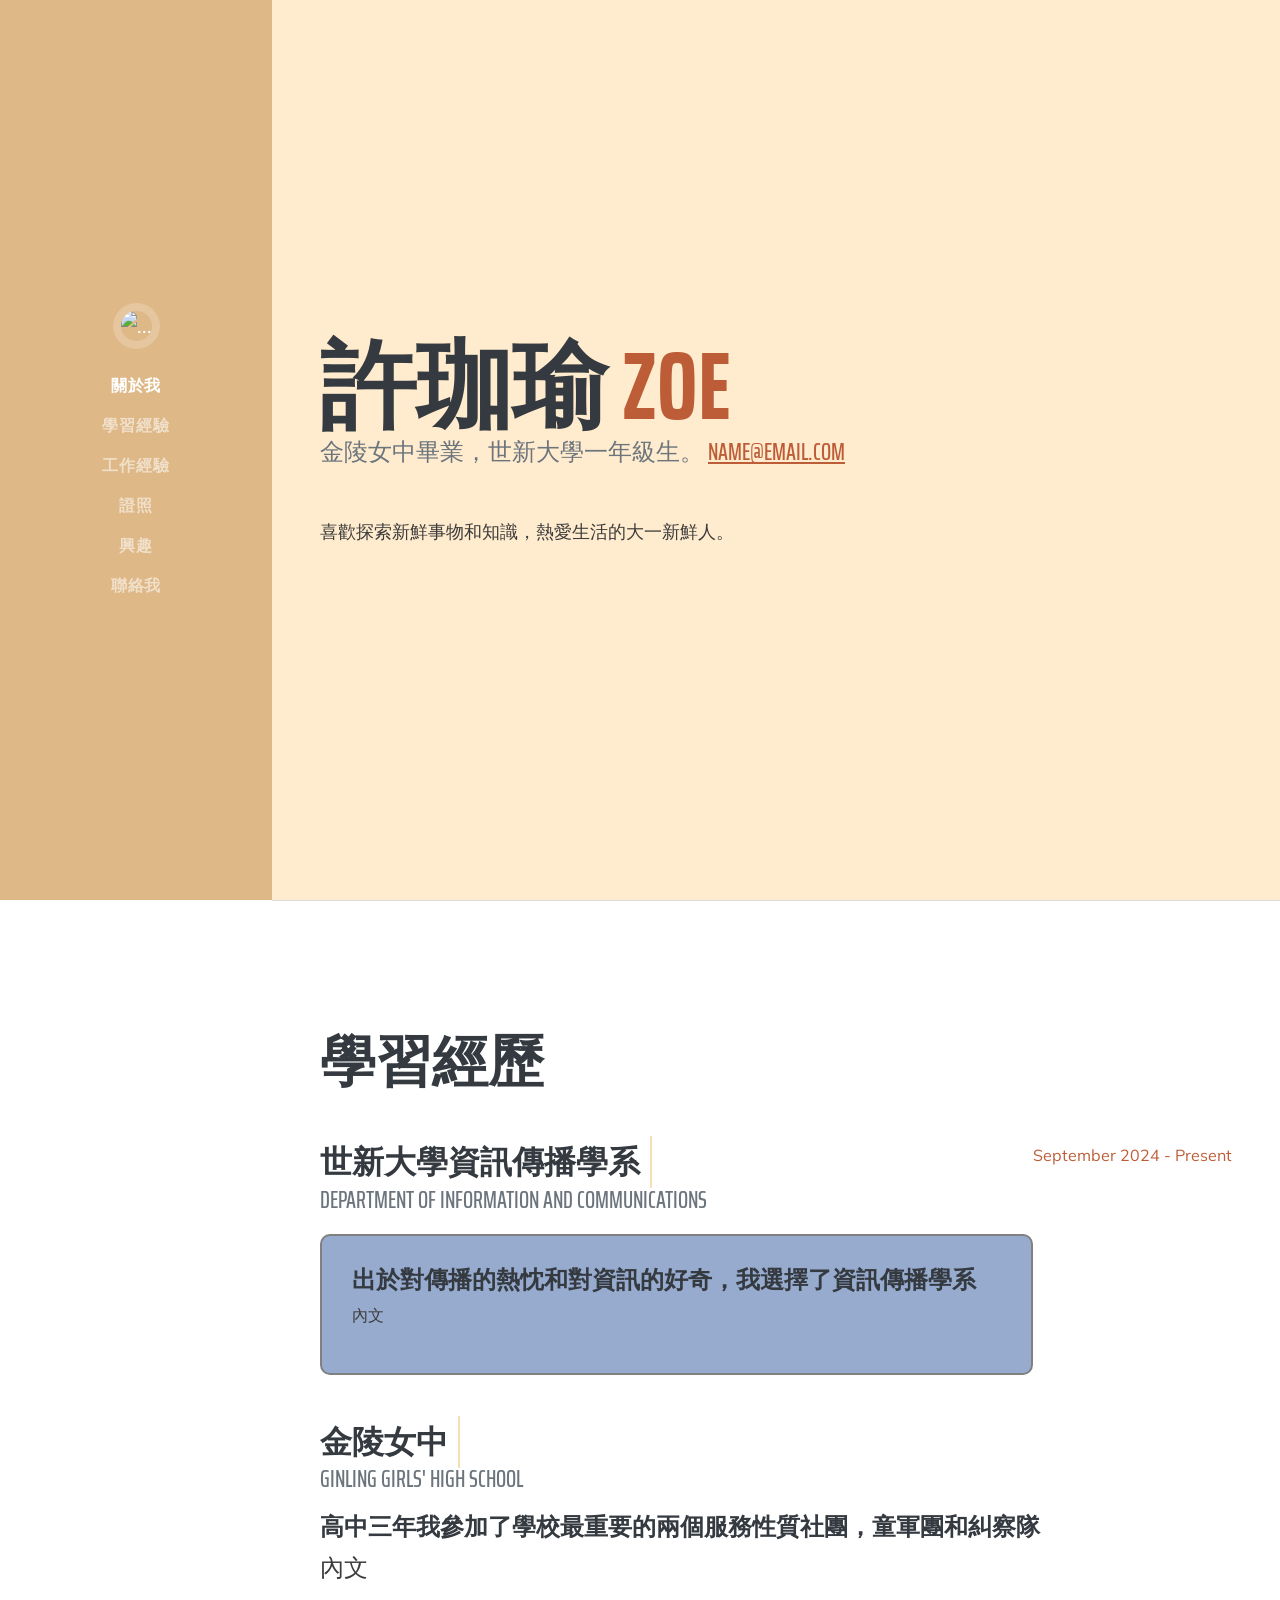
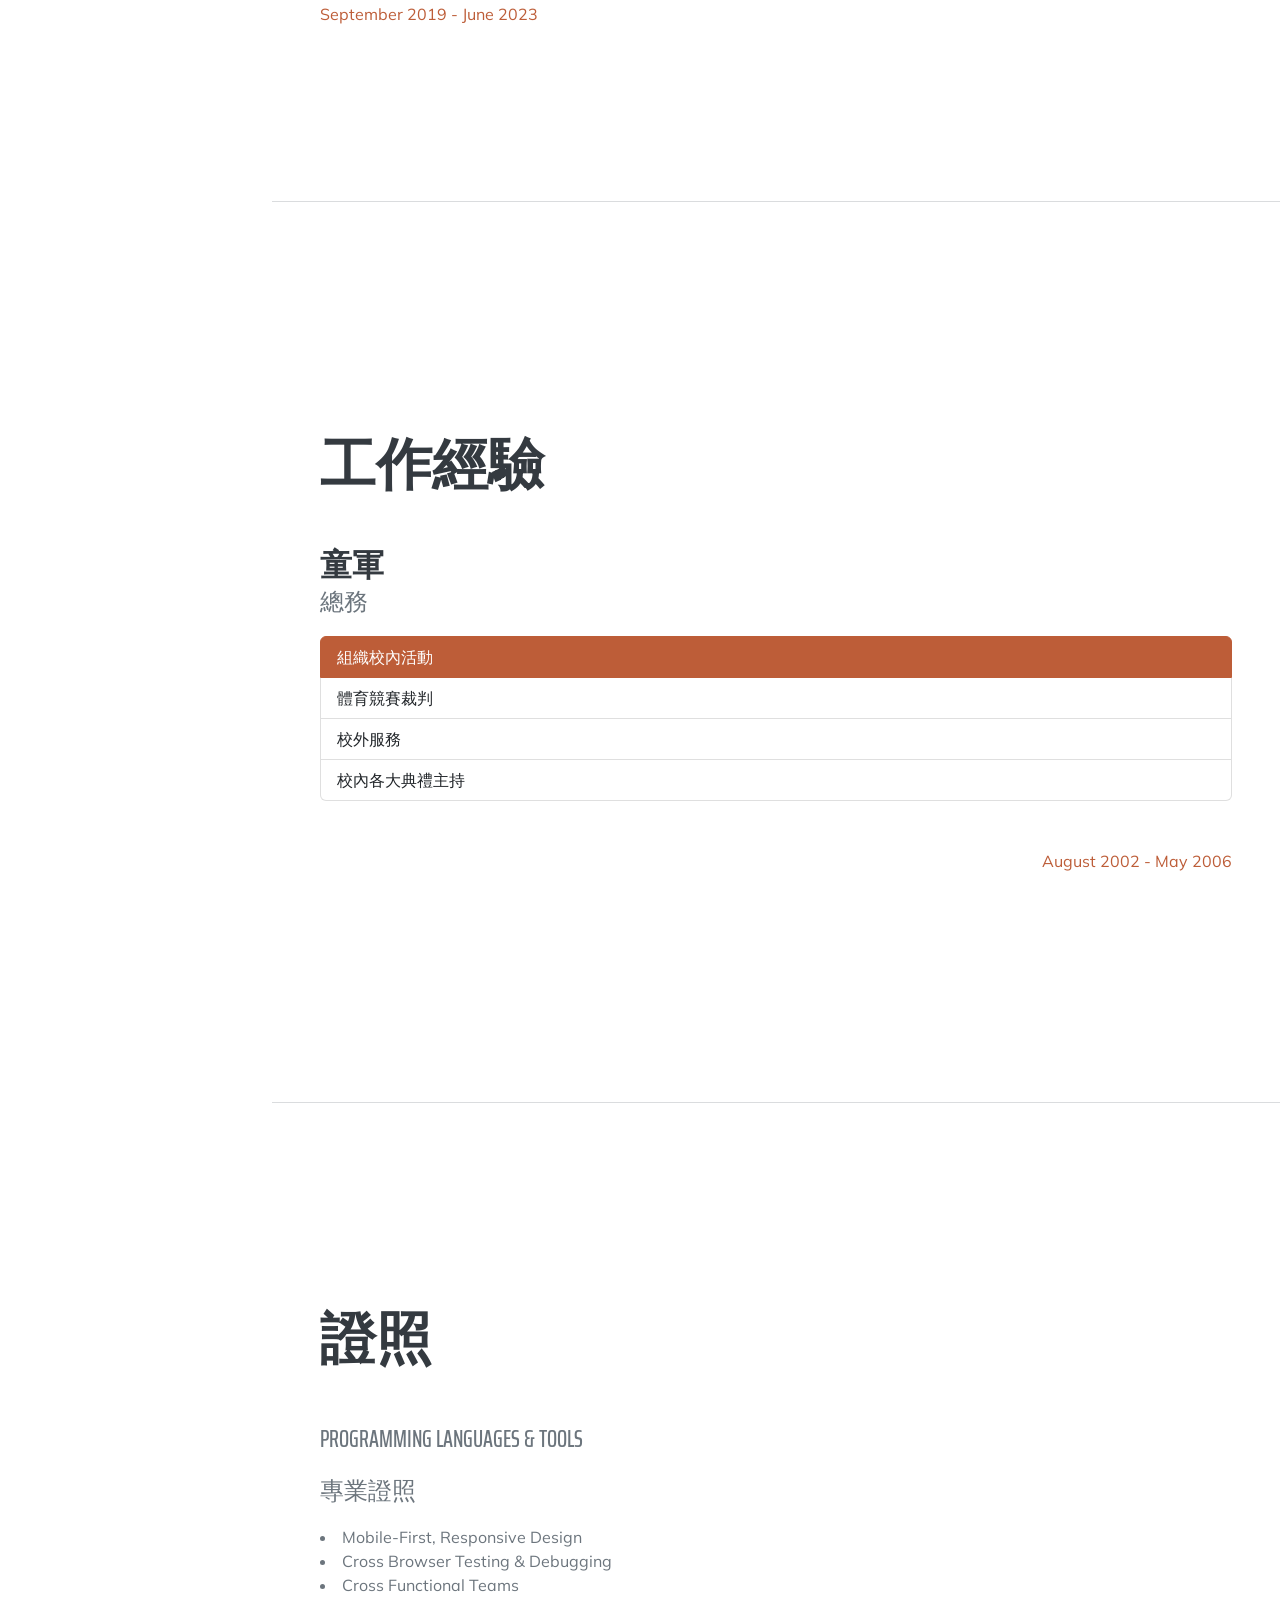
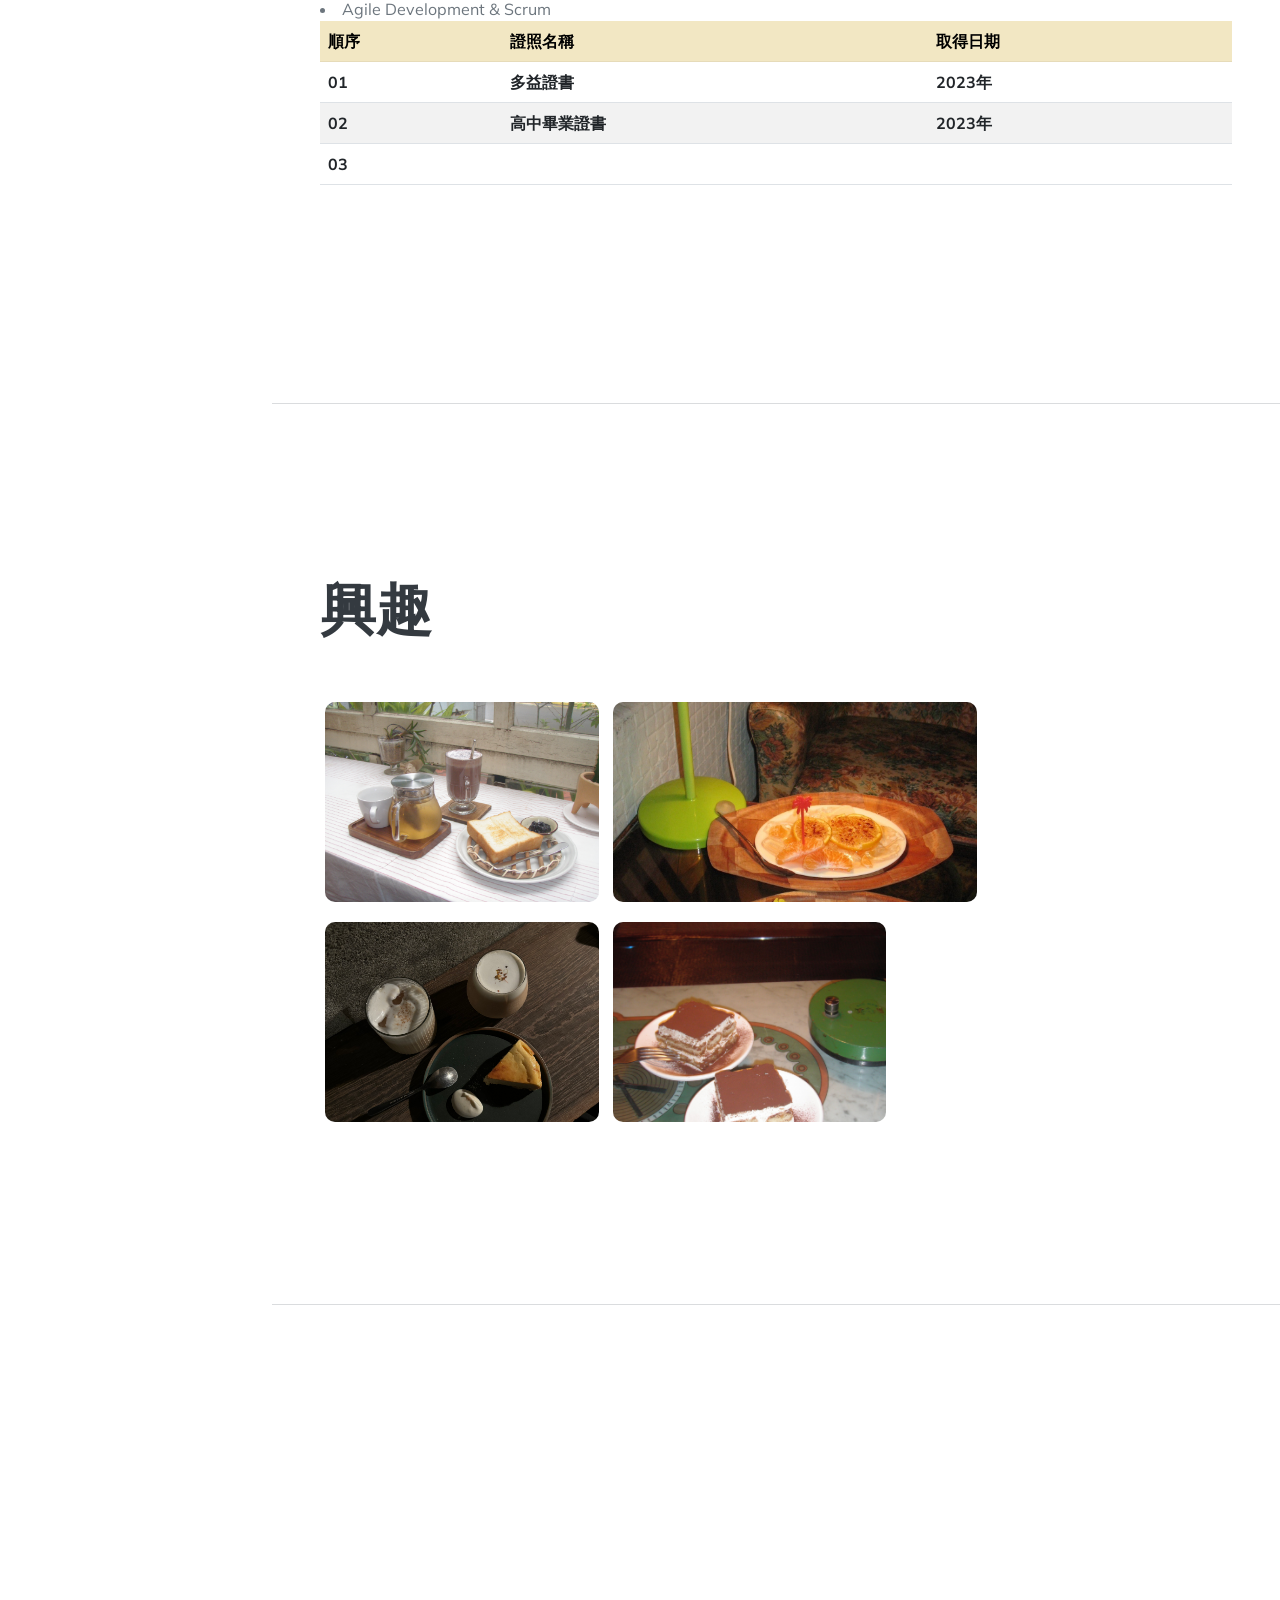
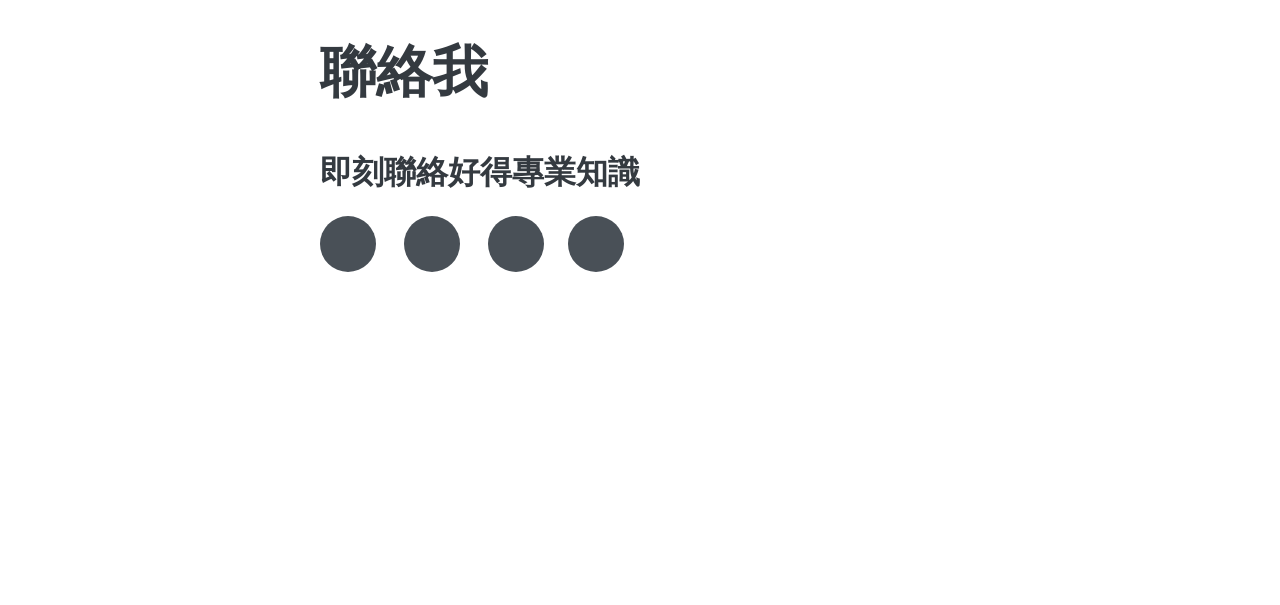
==== index.html @ a90736b8 "000" ====
<!DOCTYPE html>
<html lang="en">
    <head>
        <meta charset="utf-8" />
        <meta name="viewport" content="width=device-width, initial-scale=1, shrink-to-fit=no" />
        <meta name="description" content="這是許珈瑜的第一個個人網站" />
        <meta name="author" content="許珈瑜" />
        <title>許珈瑜的個人網站</title>
        <link rel="icon" type="image/x-icon" href="assets/img/favicon.ico" />
        <!-- Font Awesome icons (free version)-->
        <script src="https://use.fontawesome.com/releases/v6.3.0/js/all.js" crossorigin="anonymous"></script>
        <!-- Google fonts-->
        <link href="https://fonts.googleapis.com/css?family=Saira+Extra+Condensed:500,700" rel="stylesheet" type="text/css" />
        <link href="https://fonts.googleapis.com/css?family=Muli:400,400i,800,800i" rel="stylesheet" type="text/css" />
        <!-- Core theme CSS (includes Bootstrap)-->
        <link href="css/styles.css" rel="stylesheet" />
        <link href="css/mystyles.css" rel="stylesheet" />
    </head>
    <body id="page-top">
        <!-- Navigation-->
        <nav class="navbar navbar-expand-lg navbar-dark bg-primary fixed-top" id="sideNav">
            <a class="navbar-brand js-scroll-trigger" href="#page-top">
                <span class="d-block d-lg-none">許珈瑜的個人網站</span>
                <span class="d-none d-lg-block"><img class="img-fluid img-profile rounded-circle mx-auto mb-2" src="assets/img/profile.jpg" alt="..." /></span>
            </a>
            <button class="navbar-toggler" type="button" data-bs-toggle="collapse" data-bs-target="#navbarResponsive" aria-controls="navbarResponsive" aria-expanded="false" aria-label="Toggle navigation"><span class="navbar-toggler-icon"></span></button>
            <div class="collapse navbar-collapse" id="navbarResponsive">
                <ul class="navbar-nav">
                    <li class="nav-item"><a class="nav-link js-scroll-trigger" href="#about">關於我</a></li>
                    <li class="nav-item"><a class="nav-link js-scroll-trigger" href="#school">學習經驗</a></li>
                    <li class="nav-item"><a class="nav-link js-scroll-trigger" href="#work">工作經驗</a></li>
                    <li class="nav-item"><a class="nav-link js-scroll-trigger" href="#certificate">證照</a></li>
                    <li class="nav-item"><a class="nav-link js-scroll-trigger" href="#fav">興趣</a></li>
                    <li class="nav-item"><a class="nav-link js-scroll-trigger" href="#content">聯絡我</a></li>
                </ul>
            </div>
        </nav>
        <!-- Page Content-->
        <div class="container-fluid p-0">
            <!-- About-->
            <section class="resume-section" id="about">
                <div class="resume-section-content">
                    <h1 class="mb-0">
                        許珈瑜
                        <span class="text-primary">Zoe</span>
                    </h1>
                    <div class="subheading mb-5">
                        金陵女中畢業，世新大學一年級生。
                        <a href="mailto:name@email.com">name@email.com</a>
                    </div>
                    <p class="lead mb-3">喜歡探索新鮮事物和知識，熱愛生活的大一新鮮人。</p>
                </div>
            </section>
            <hr class="m-0" />
            <!-- Experience-->
            <section class="resume-section" id="school">
                <div class="resume-section-content">
                    <h2 class="mb-5">學習經歷</h2>
                    <div class="d-flex flex-column flex-md-row justify-content-between mb-5">
                        <div class="flex-grow-1">
                            <h3 class="mb-0">世新大學資訊傳播學系<a class="zoelink" href="https://www.shu.edu.tw/"><i class="fa-solid fa-link"></i></a></h3>
                            <div class="subheading mb-3">Department of Information and Communications</div>
                            <p></p>
                            <div class="zoedivgrey">
                                <h4>出於對傳播的熱忱和對資訊的好奇，我選擇了資訊傳播學系</h4>
                                <p>內文</p>
                            </div>
                        </div>
                        <div class="flex-shrink-0"><span class="text-primary">September 2024 - Present</span></div>
                    </div>
                    <div class="d-flex flex-column flex-md-row justify-content-between mb-5">
                        <div class="flex-grow-1">
                            <h3 class="mb-0">金陵女中 <a class="zoelink" href="https://www.glghs.ntpc.edu.tw/app/home.php"><i class="fa-solid fa-link"></i></a></h3>
                            <div class="subheading mb-3"> Ginling Girls' High School</divh>
                            <p></p>
                            <div class="zoelink">
                                <h4>高中三年我參加了學校最重要的兩個服務性質社團，童軍團和糾察隊</h4>
                                <p>內文</p>
                            </div>
                        </div>
                        <div class="flex-shrink-0"><span class="text-primary">September 2019 - June 2023</span></div>
                    </div>
                </div>
            </section>
            <hr class="m-0" />
            <!-- Education-->
            <section class="resume-section" id="work">
                <div class="resume-section-content">
                    <h2 class="mb-5">工作經驗</h2>
                    <div class="d-flex flex-column flex-md-row justify-content-between mb-5">
                        <div class="flex-grow-1">
                            <h3 class="mb-0">童軍</h3>
                            <div class="subheading mb-3">總務</div>
                            <ol class="list-group">
                                <li class="list-group-item active">組織校內活動</li>
                                <li class="list-group-item">體育競賽裁判</li>
                                <li class="list-group-item">校外服務</li>
                                <li class="list-group-item">校內各大典禮主持</li>
                            </ol>
                        </div>
                        <div class="flex-shrink-0"><span class="text-primary"></span></div>
                    </div>
                    <div class="d-flex flex-column flex-md-row justify-content-between">
                        <div class="flex-grow-1">
                            <h3 class="mb-0"></h3>
                            <div class="subheading mb-3"></div>
                            <p></p>
                        </div>
                        <div class="flex-shrink-0"><span class="text-primary">August 2002 - May 2006</span></div>
                    </div>
                </div>
            </section>
            <hr class="m-0" />
            <!-- Skills-->
            <section class="resume-section" id="certificate">
                <div class="resume-section-content">
                    <h2 class="mb-5">證照</h2>
                    <div class="subheading mb-3">Programming Languages & Tools</div>
                    <ul class="list-inline dev-icons"></ul>
                    <div class="subheading mb-3">專業證照</div>
                    <table class="table table-striped">
                        <tr class="table-warning">
                            <th>順序</th>
                            <th>證照名稱</th>
                            <th>取得日期</th>
                        </tr>
                        <tr>
                            <th>01</th>
                            <th>多益證書</th>
                            <th>2023年</th>
                        </tr>
                        <tr>
                            <th>02</th>
                            <th>高中畢業證書</th>
                            <th>2023年</th>
                        </tr>
                        <tr>
                            <th>03</th>
                            <th></th>
                            <th></th>
                        </tr>
                        <li>
                            <span class="fa-li"><i class="fas fa-check"></i></span>
                            Mobile-First, Responsive Design
                        </li>
                        <li>
                            <span class="fa-li"><i class="fas fa-check"></i></span>
                            Cross Browser Testing & Debugging
                        </li>
                        <li>
                            <span class="fa-li"><i class="fas fa-check"></i></span>
                            Cross Functional Teams
                        </li>
                        <li>
                            <span class="fa-li"><i class="fas fa-check"></i></span>
                            Agile Development & Scrum
                        </li>
                    </table>
                </div>
            </section>
            <hr class="m-0" />
            <!-- Interests-->
            <section class="resume-section" id="fav">
                <div class="resume-section-content">
                    <h2 class="mb-5">興趣</h2>
                    <img src="assets/photo/01.jpeg.jpeg" alt="assets/photo/01.jpeg.jpeg" width="30%" class="zoecrop">
                    <img src="assets/photo/02.jpeg.jpeg" alt="assets/photo/02.jpeg.jpeg" width="40%" class="zoecrop">
                    <img src="assets/photo/03.jpeg.jpeg" alt="assets/photo/03.jpeg.jpeg" width="30%" class="zoecrop">
                    <img src="assets/photo/0.4jpeg.jpeg" alt="assets/photo/0.4jpeg.jpeg" width="30%" class="zoecrop">
      
                </div>
            </section>
            <hr class="m-0" />
            <!-- Awards-->
            <section class="resume-section" id="content">
                <div class="resume-section-content">
                    <h2 class="mb-5">聯絡我</h2>
                    <h3>即刻聯絡好得專業知識</h3>
                    <!-- <ul class="fa-ul mb-0">
                        <li>
                            <span class="fa-li"><i class="fas fa-trophy text-warning"></i></span>
                            1
                            <sup>st</sup>
                            Place - University of Colorado Boulder - Adobe Creative Jam 2008 (UI Design Category)
                        </li>
                        <li>
                            <span class="fa-li"><i class="fas fa-trophy text-warning"></i></span>
                            2
                            <sup>nd</sup>
                            Place - University of Colorado Boulder - Emerging Tech Competition 2008
                        </li>
                        <li>
                            <span class="fa-li"><i class="fas fa-trophy text-warning"></i></span>
                            1
                            <sup>st</sup>
                            Place - James Buchanan High School - Hackathon 2006
                        </li>
                        <li>
                            <span class="fa-li"><i class="fas fa-trophy text-warning"></i></span>
                            3
                            <sup>rd</sup>
                            Place - James Buchanan High School - Hackathon 2005
                        </li>
                    </ul> -->
                    <div class="social-icons mt-4">
                        <a class="social-icon" href="https://www.instagtam.com/yuantiful?igsh=MThObzMxbjkzMnJ1OA==" target="_blank"><i class="fa-brands fa-instagram"></i></a>
                        <a class="social-icon" href="https://www.facebook.com/wadamadla"><i class="fab fa-facebook-f" target="_blank"></i></a>
                        <a class="social-icon" href="https://www.threads.net/@yuantiful"><i class="fa-solid fa-at" target="_blank"></i>
                        <a class="social-icon" href="idv941224@gmail.com"><i class="fa-solid fa-envelope"></i></a>
                    </div>
                </div>
            </section>
        </div>
        <!-- Bootstrap core JS-->
        <script src="https://cdn.jsdelivr.net/npm/bootstrap@5.2.3/dist/js/bootstrap.bundle.min.js"></script>
        <!-- Core theme JS-->
        <script src="js/scripts.js"></script>
    </body>
</html>
---- css/mystyles.css ----
p{
    color:#3C3C3C;
}

a.zoelink {
    background-color: wheat;
    padding: 1px;
    margin: 0px 0px 0px 10px;
    border-radius: 50px;
    color:cornflowerblue;
}

a.zoelink:hover{
    background-color: cornflowerblue;
    color: white;
}

div.zoedivgrey{
    background-color: rgb(151, 171, 207);
    padding: 30px;
    border-radius: 10px;
    border: 2px solid gray;
}

h4.zoesmallh4{
    font-size: 18px;
    color: rgb(42, 42, 100);
}

section#about.resume-section{
    background-color: blanchedalmond;
}
.zoebgblue{
    background-color: blue;
}

.zoecrop{
    height:200px;
    overflow: hidden;
    object-fit: cover;
    margin: 10px 5px;
    border-radius: 10px
}
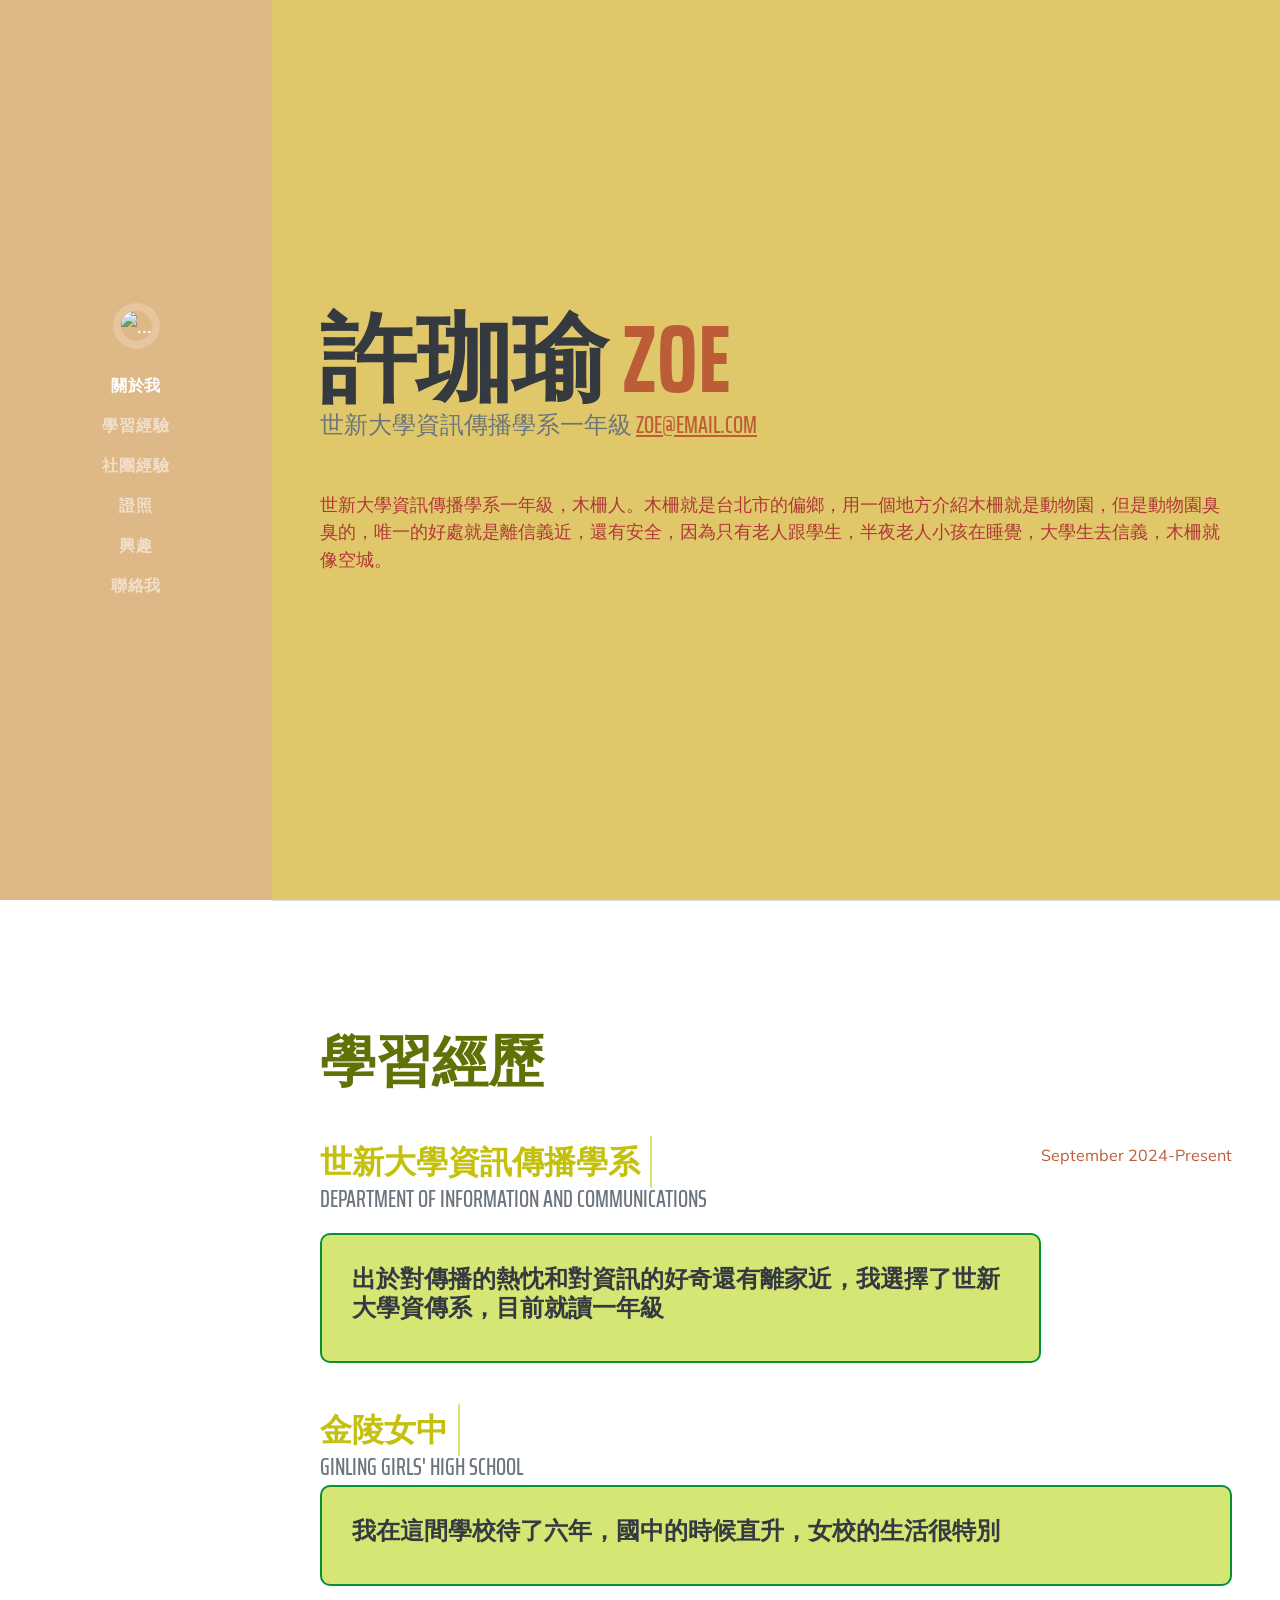
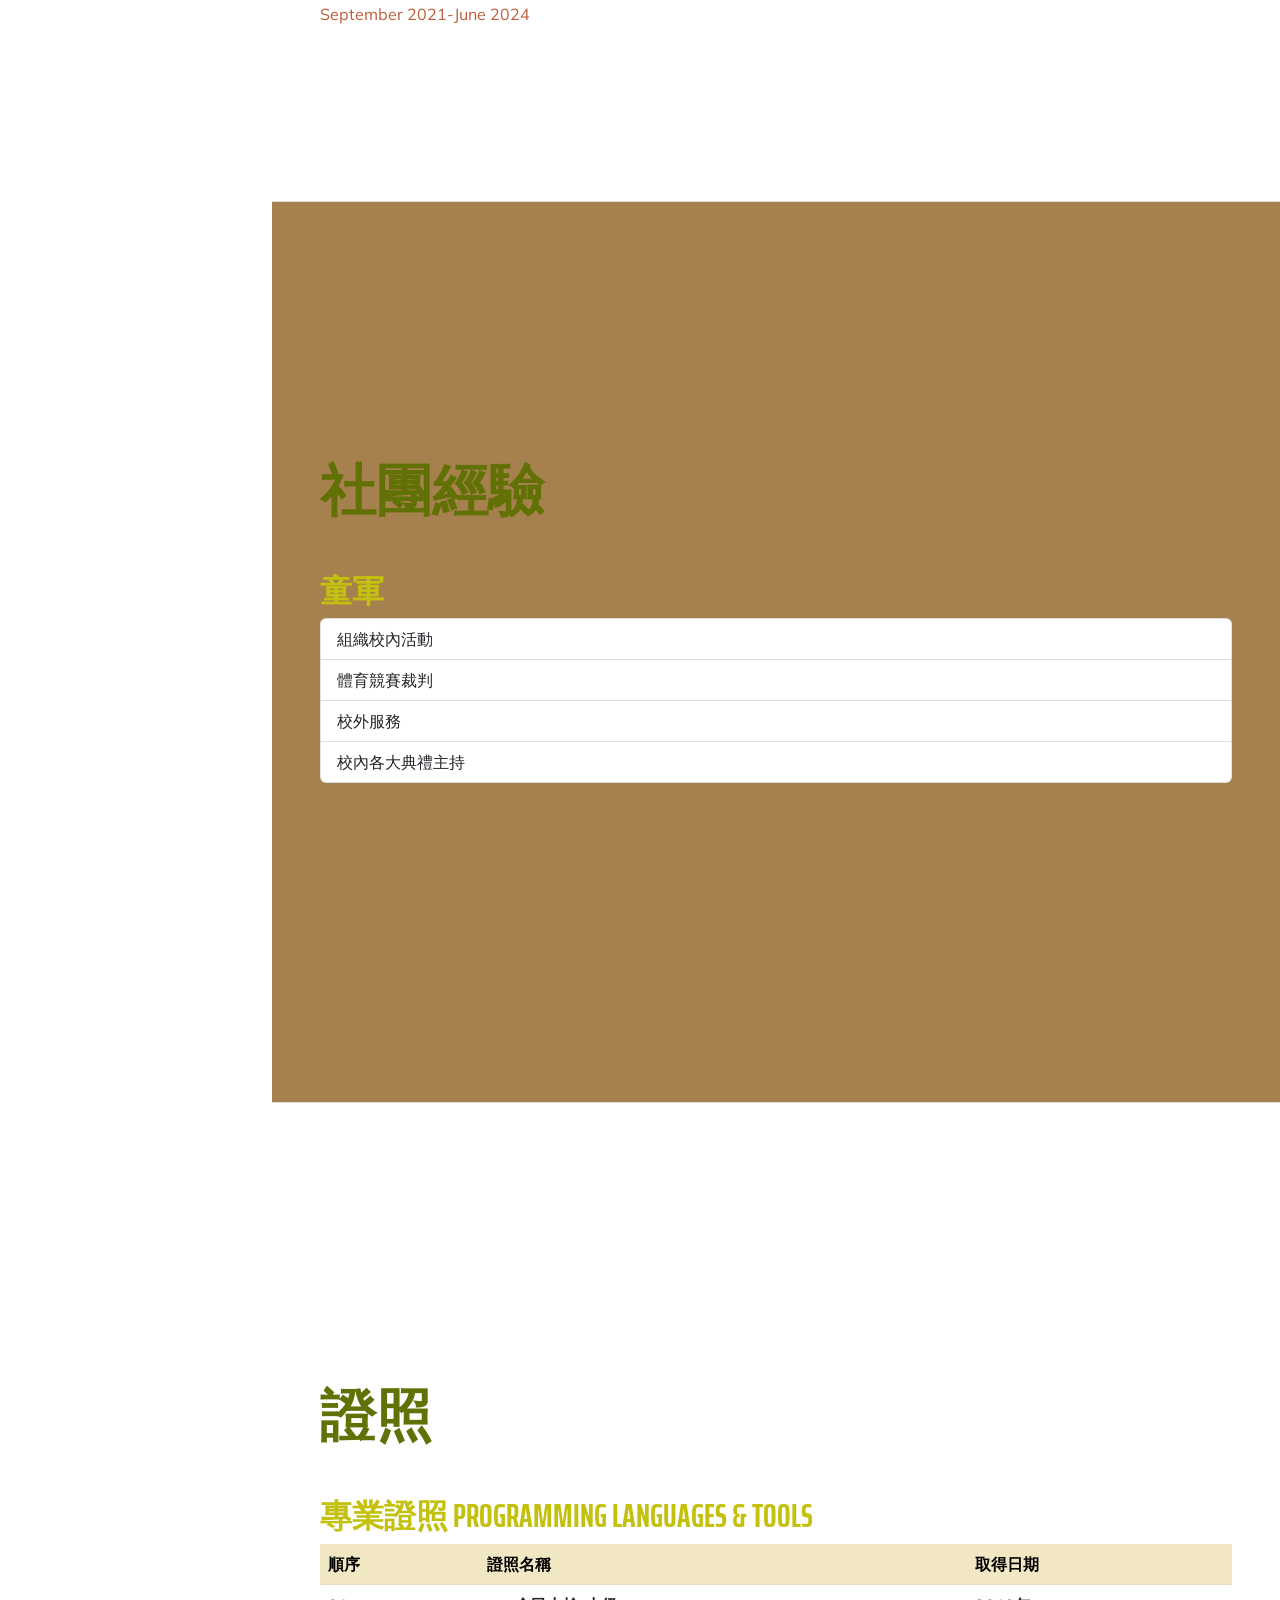
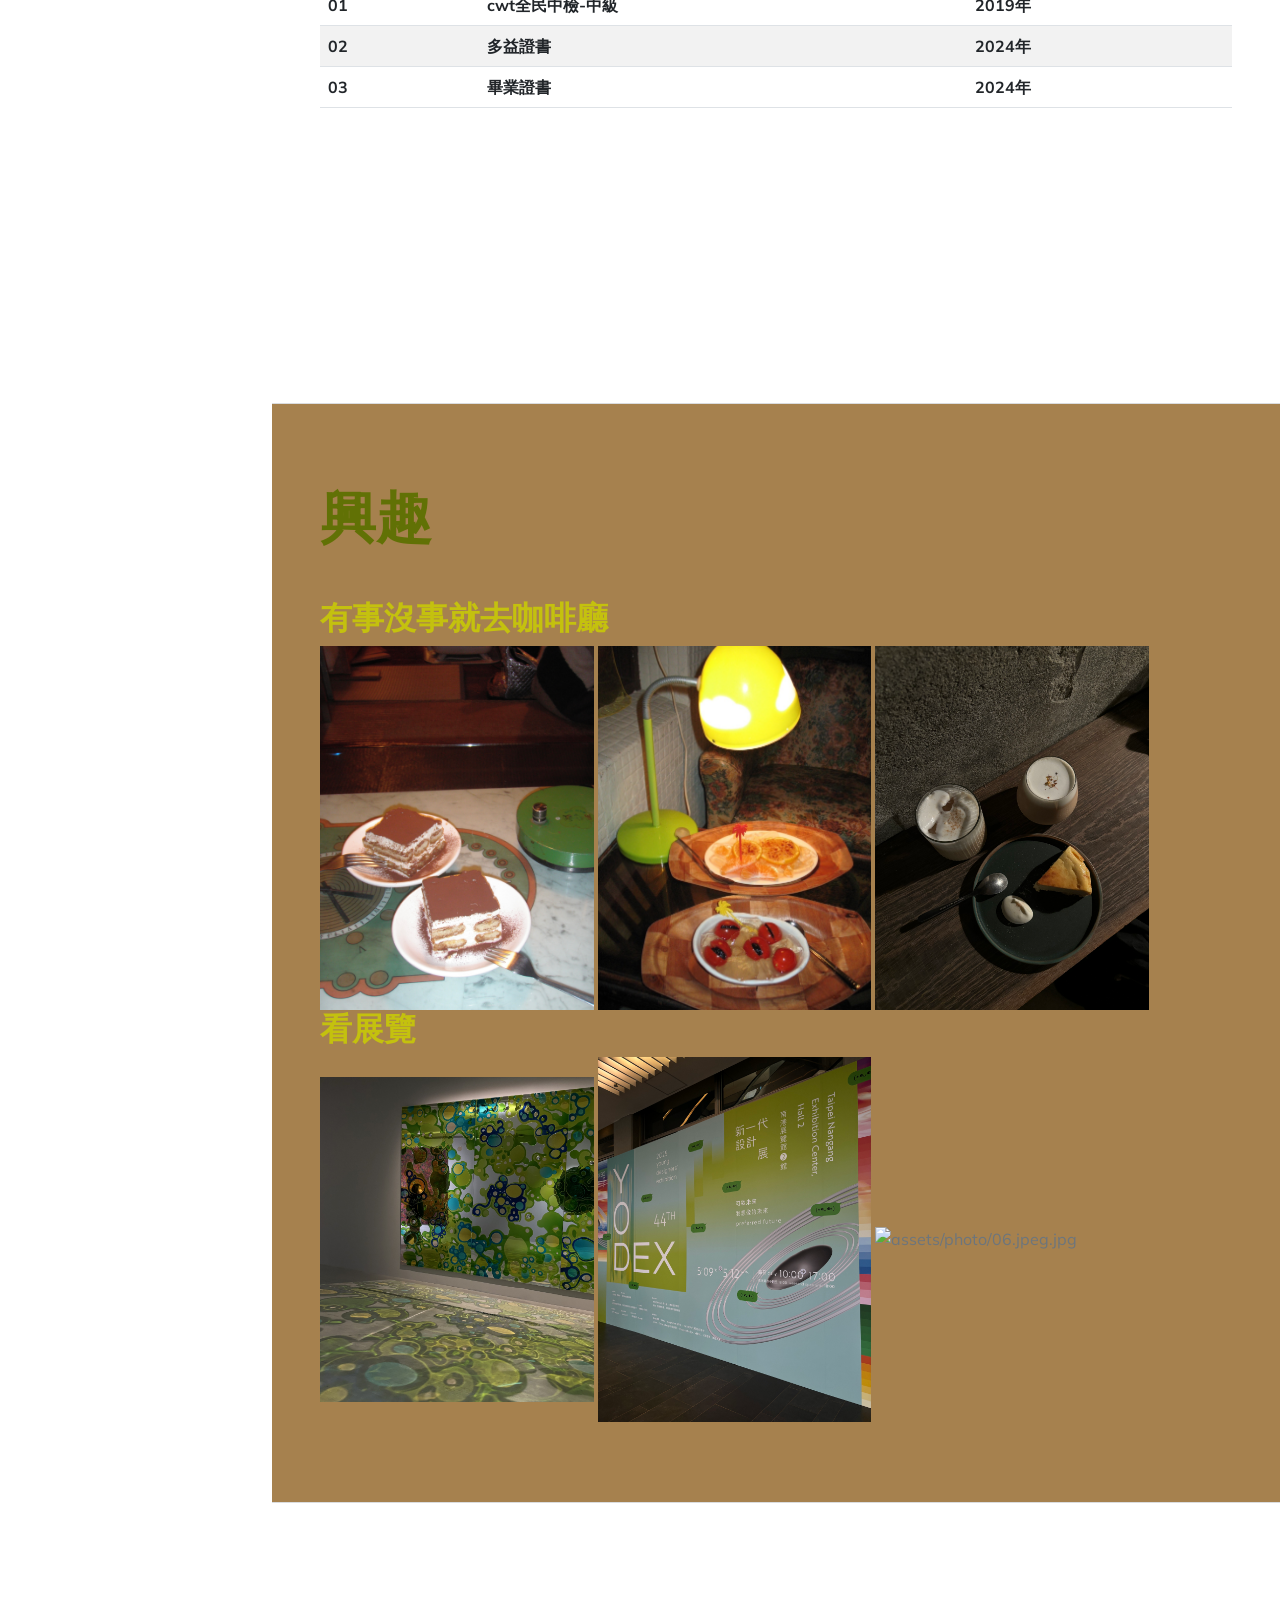
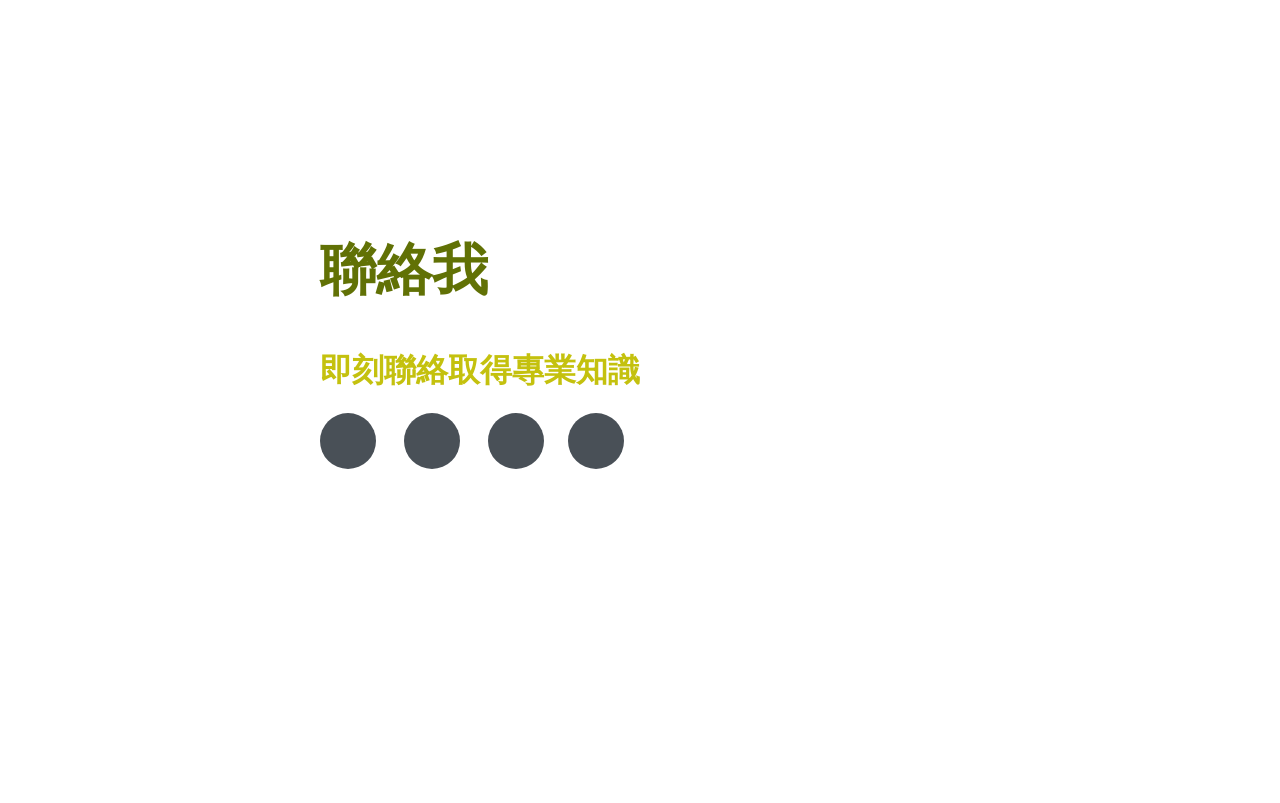
==== commit f94b5832: "summery" ====
--- a/index.html
+++ b/index.html
@@ -28,7 +28,7 @@
                 <ul class="navbar-nav">
                     <li class="nav-item"><a class="nav-link js-scroll-trigger" href="#about">關於我</a></li>
                     <li class="nav-item"><a class="nav-link js-scroll-trigger" href="#school">學習經驗</a></li>
-                    <li class="nav-item"><a class="nav-link js-scroll-trigger" href="#work">工作經驗</a></li>
+                    <li class="nav-item"><a class="nav-link js-scroll-trigger" href="#work">社團經驗</a></li>
                     <li class="nav-item"><a class="nav-link js-scroll-trigger" href="#certificate">證照</a></li>
                     <li class="nav-item"><a class="nav-link js-scroll-trigger" href="#fav">興趣</a></li>
                     <li class="nav-item"><a class="nav-link js-scroll-trigger" href="#content">聯絡我</a></li>
@@ -45,10 +45,10 @@
                         <span class="text-primary">Zoe</span>
                     </h1>
                     <div class="subheading mb-5">
-                        金陵女中畢業，世新大學一年級生。
-                        <a href="mailto:name@email.com">name@email.com</a>
-                    </div>
-                    <p class="lead mb-3">喜歡探索新鮮事物和知識，熱愛生活的大一新鮮人。</p>
+                        世新大學資訊傳播學系一年級
+                        <a href="https://mail.google.com/mail/u/0/#inbox">zoe@email.com</a>
+                    </div>
+                    <p class="lead mb-3">世新大學資訊傳播學系一年級，木柵人。木柵就是台北市的偏鄉，用一個地方介紹木柵就是動物園，但是動物園臭臭的，唯一的好處就是離信義近，還有安全，因為只有老人跟學生，半夜老人小孩在睡覺，大學生去信義，木柵就像空城。</p>
                 </div>
             </section>
             <hr class="m-0" />
@@ -58,27 +58,25 @@
                     <h2 class="mb-5">學習經歷</h2>
                     <div class="d-flex flex-column flex-md-row justify-content-between mb-5">
                         <div class="flex-grow-1">
-                            <h3 class="mb-0">世新大學資訊傳播學系<a class="zoelink" href="https://www.shu.edu.tw/"><i class="fa-solid fa-link"></i></a></h3>
+                            <h3 class="mb-0">世新大學資訊傳播學系<a class="zoelink" href="https://www.shu.edu.tw/" target="_blank"><i class="fa-solid fa-link"></i></a></h3>
                             <div class="subheading mb-3">Department of Information and Communications</div>
-                            <p></p>
                             <div class="zoedivgrey">
-                                <h4>出於對傳播的熱忱和對資訊的好奇，我選擇了資訊傳播學系</h4>
-                                <p>內文</p>
+                                <h4>出於對傳播的熱忱和對資訊的好奇還有離家近，我選擇了世新大學資傳系，目前就讀一年級</h4>
                             </div>
                         </div>
-                        <div class="flex-shrink-0"><span class="text-primary">September 2024 - Present</span></div>
+                        <div class="flex-shrink-0"><span class="text-primary">September 2024-Present</span></div>
                     </div>
                     <div class="d-flex flex-column flex-md-row justify-content-between mb-5">
                         <div class="flex-grow-1">
-                            <h3 class="mb-0">金陵女中 <a class="zoelink" href="https://www.glghs.ntpc.edu.tw/app/home.php"><i class="fa-solid fa-link"></i></a></h3>
+                            <h3 class="mb-0">金陵女中 <a class="zoelink" href="https://www.glghs.ntpc.edu.tw/app/home.php" target="_blank"><i class="fa-solid fa-link"></i></a></h3>
                             <div class="subheading mb-3"> Ginling Girls' High School</divh>
-                            <p></p>
-                            <div class="zoelink">
-                                <h4>高中三年我參加了學校最重要的兩個服務性質社團，童軍團和糾察隊</h4>
-                                <p>內文</p>
+                            <div class="zoedivgrey">
+                                <h4>我在這間學校待了六年，國中的時候直升，女校的生活很特別</h4>
                             </div>
                         </div>
-                        <div class="flex-shrink-0"><span class="text-primary">September 2019 - June 2023</span></div>
+                        <div class="flex-shrink-0"><span class="text-primary">September 2021-June 2024</span></div>
+                    </div>
+
                     </div>
                 </div>
             </section>
@@ -86,13 +84,12 @@
             <!-- Education-->
             <section class="resume-section" id="work">
                 <div class="resume-section-content">
-                    <h2 class="mb-5">工作經驗</h2>
+                    <h2 class="mb-5">社團經驗</h2>
                     <div class="d-flex flex-column flex-md-row justify-content-between mb-5">
                         <div class="flex-grow-1">
-                            <h3 class="mb-0">童軍</h3>
-                            <div class="subheading mb-3">總務</div>
-                            <ol class="list-group">
-                                <li class="list-group-item active">組織校內活動</li>
+                            <h3>童軍</h3>
+                             <ol class="list-group">
+                                <li class="list-group-item">組織校內活動</li>
                                 <li class="list-group-item">體育競賽裁判</li>
                                 <li class="list-group-item">校外服務</li>
                                 <li class="list-group-item">校內各大典禮主持</li>
@@ -106,7 +103,6 @@
                             <div class="subheading mb-3"></div>
                             <p></p>
                         </div>
-                        <div class="flex-shrink-0"><span class="text-primary">August 2002 - May 2006</span></div>
                     </div>
                 </div>
             </section>
@@ -115,9 +111,8 @@
             <section class="resume-section" id="certificate">
                 <div class="resume-section-content">
                     <h2 class="mb-5">證照</h2>
-                    <div class="subheading mb-3">Programming Languages & Tools</div>
                     <ul class="list-inline dev-icons"></ul>
-                    <div class="subheading mb-3">專業證照</div>
+                    <h3>專業證照 Programming Languages & Tools</h3>
                     <table class="table table-striped">
                         <tr class="table-warning">
                             <th>順序</th>
@@ -126,35 +121,19 @@
                         </tr>
                         <tr>
                             <th>01</th>
-                            <th>多益證書</th>
-                            <th>2023年</th>
+                            <th>cwt全民中檢-中級</th>
+                            <th>2019年</th>
                         </tr>
                         <tr>
                             <th>02</th>
-                            <th>高中畢業證書</th>
-                            <th>2023年</th>
+                            <th>多益證書</th>
+                            <th>2024年</th>
                         </tr>
                         <tr>
                             <th>03</th>
-                            <th></th>
-                            <th></th>
-                        </tr>
-                        <li>
-                            <span class="fa-li"><i class="fas fa-check"></i></span>
-                            Mobile-First, Responsive Design
-                        </li>
-                        <li>
-                            <span class="fa-li"><i class="fas fa-check"></i></span>
-                            Cross Browser Testing & Debugging
-                        </li>
-                        <li>
-                            <span class="fa-li"><i class="fas fa-check"></i></span>
-                            Cross Functional Teams
-                        </li>
-                        <li>
-                            <span class="fa-li"><i class="fas fa-check"></i></span>
-                            Agile Development & Scrum
-                        </li>
+                            <th>畢業證書</th>
+                            <th>2024年</th>
+                        </tr>
                     </table>
                 </div>
             </section>
@@ -163,11 +142,14 @@
             <section class="resume-section" id="fav">
                 <div class="resume-section-content">
                     <h2 class="mb-5">興趣</h2>
-                    <img src="assets/photo/01.jpeg.jpeg" alt="assets/photo/01.jpeg.jpeg" width="30%" class="zoecrop">
-                    <img src="assets/photo/02.jpeg.jpeg" alt="assets/photo/02.jpeg.jpeg" width="40%" class="zoecrop">
-                    <img src="assets/photo/03.jpeg.jpeg" alt="assets/photo/03.jpeg.jpeg" width="30%" class="zoecrop">
-                    <img src="assets/photo/0.4jpeg.jpeg" alt="assets/photo/0.4jpeg.jpeg" width="30%" class="zoecrop">
-      
+                    <h3>有事沒事就去咖啡廳</h3>
+                    <img src="assets/photo/01.jpeg.jpeg" alt="assets/photo/01.jpeg.jpeg" width="30%" >
+                    <img src="assets/photo/02.jpeg.jpeg" alt="assets/photo/02.jpeg.jpeg" width="30%" >
+                    <img src="assets/photo/03.jpeg.jpeg" alt="assets/photo/03.jpeg.jpeg" width="30%" >
+                    <h3>看展覽</h3>
+                     <img src="assets/photo/04.jpeg.jpg" alt="assets/photo/04.jpeg.jpg" width="30%" >
+                    <img src="assets/photo/05.jpeg.jpg" alt="assets/photo/05.jpeg.jpg" width="30%" >
+                    <img src="assets/photo/06.jpeg.jpg" alt="assets/photo/06.jpeg.jpg" width="30%" >
                 </div>
             </section>
             <hr class="m-0" />
@@ -175,7 +157,7 @@
             <section class="resume-section" id="content">
                 <div class="resume-section-content">
                     <h2 class="mb-5">聯絡我</h2>
-                    <h3>即刻聯絡好得專業知識</h3>
+                    <h3>即刻聯絡取得專業知識</h3>
                     <!-- <ul class="fa-ul mb-0">
                         <li>
                             <span class="fa-li"><i class="fas fa-trophy text-warning"></i></span>
@@ -203,10 +185,10 @@
                         </li>
                     </ul> -->
                     <div class="social-icons mt-4">
-                        <a class="social-icon" href="https://www.instagtam.com/yuantiful?igsh=MThObzMxbjkzMnJ1OA==" target="_blank"><i class="fa-brands fa-instagram"></i></a>
-                        <a class="social-icon" href="https://www.facebook.com/wadamadla"><i class="fab fa-facebook-f" target="_blank"></i></a>
-                        <a class="social-icon" href="https://www.threads.net/@yuantiful"><i class="fa-solid fa-at" target="_blank"></i>
-                        <a class="social-icon" href="idv941224@gmail.com"><i class="fa-solid fa-envelope"></i></a>
+                        <a class="social-icon" href="https://www.instagram.com/?hl=zh-tw" target="_blank"><i class="fa-brands fa-instagram"></i></a>
+                        <a class="social-icon" href="https://www.facebook.com/share/156VwyE4vf/?mibextid=wwXIfr" target="_blank"><i class="fab fa-facebook-f"></i></a>
+                        <a class="social-icon" href="https://www.threads.com/@heooo_yu?invite=0 https://www.threads.net/@heooo_yu" target="_blank"><i class="fa-solid fa-at"></i>
+                        <a class="social-icon" href="https://mail.google.com/mail/u/0/#inbox" target="_blank"><i class="fa-solid fa-envelope"></i></a>
                     </div>
                 </div>
             </section>
--- a/css/mystyles.css
+++ b/css/mystyles.css
@@ -1,25 +1,30 @@
 p{
-    color:#3C3C3C;
+    color:#b13838;
 }
-
+h2{
+    color: rgb(97, 113, 5);
+}
+h3{
+    color:rgb(196, 193, 14)
+}
 a.zoelink {
-    background-color: wheat;
+    background-color:rgb(213, 230, 117);
     padding: 1px;
     margin: 0px 0px 0px 10px;
     border-radius: 50px;
-    color:cornflowerblue;
+    color: rgb(8, 111, 18);;
 }
 
 a.zoelink:hover{
-    background-color: cornflowerblue;
-    color: white;
+    background-color: rgb(8, 111, 18);
+    color: rgb(5, 13, 105);
 }
 
 div.zoedivgrey{
-    background-color: rgb(151, 171, 207);
+    background-color: rgb(213, 230, 117);
     padding: 30px;
     border-radius: 10px;
-    border: 2px solid gray;
+    border: 2px solid rgb(6, 145, 50);
 }
 
 h4.zoesmallh4{
@@ -28,12 +33,15 @@
 }
 
 section#about.resume-section{
-    background-color: blanchedalmond;
-}
-.zoebgblue{
-    background-color: blue;
+    background-color: rgb(224, 200, 106);
 }
 
+section#fav.resume-section{
+    background-color:  rgb(166, 129, 78);
+}
+section#work.resume-section{
+    background-color: rgb(166, 129, 78);
+}
 .zoecrop{
     height:200px;
     overflow: hidden;
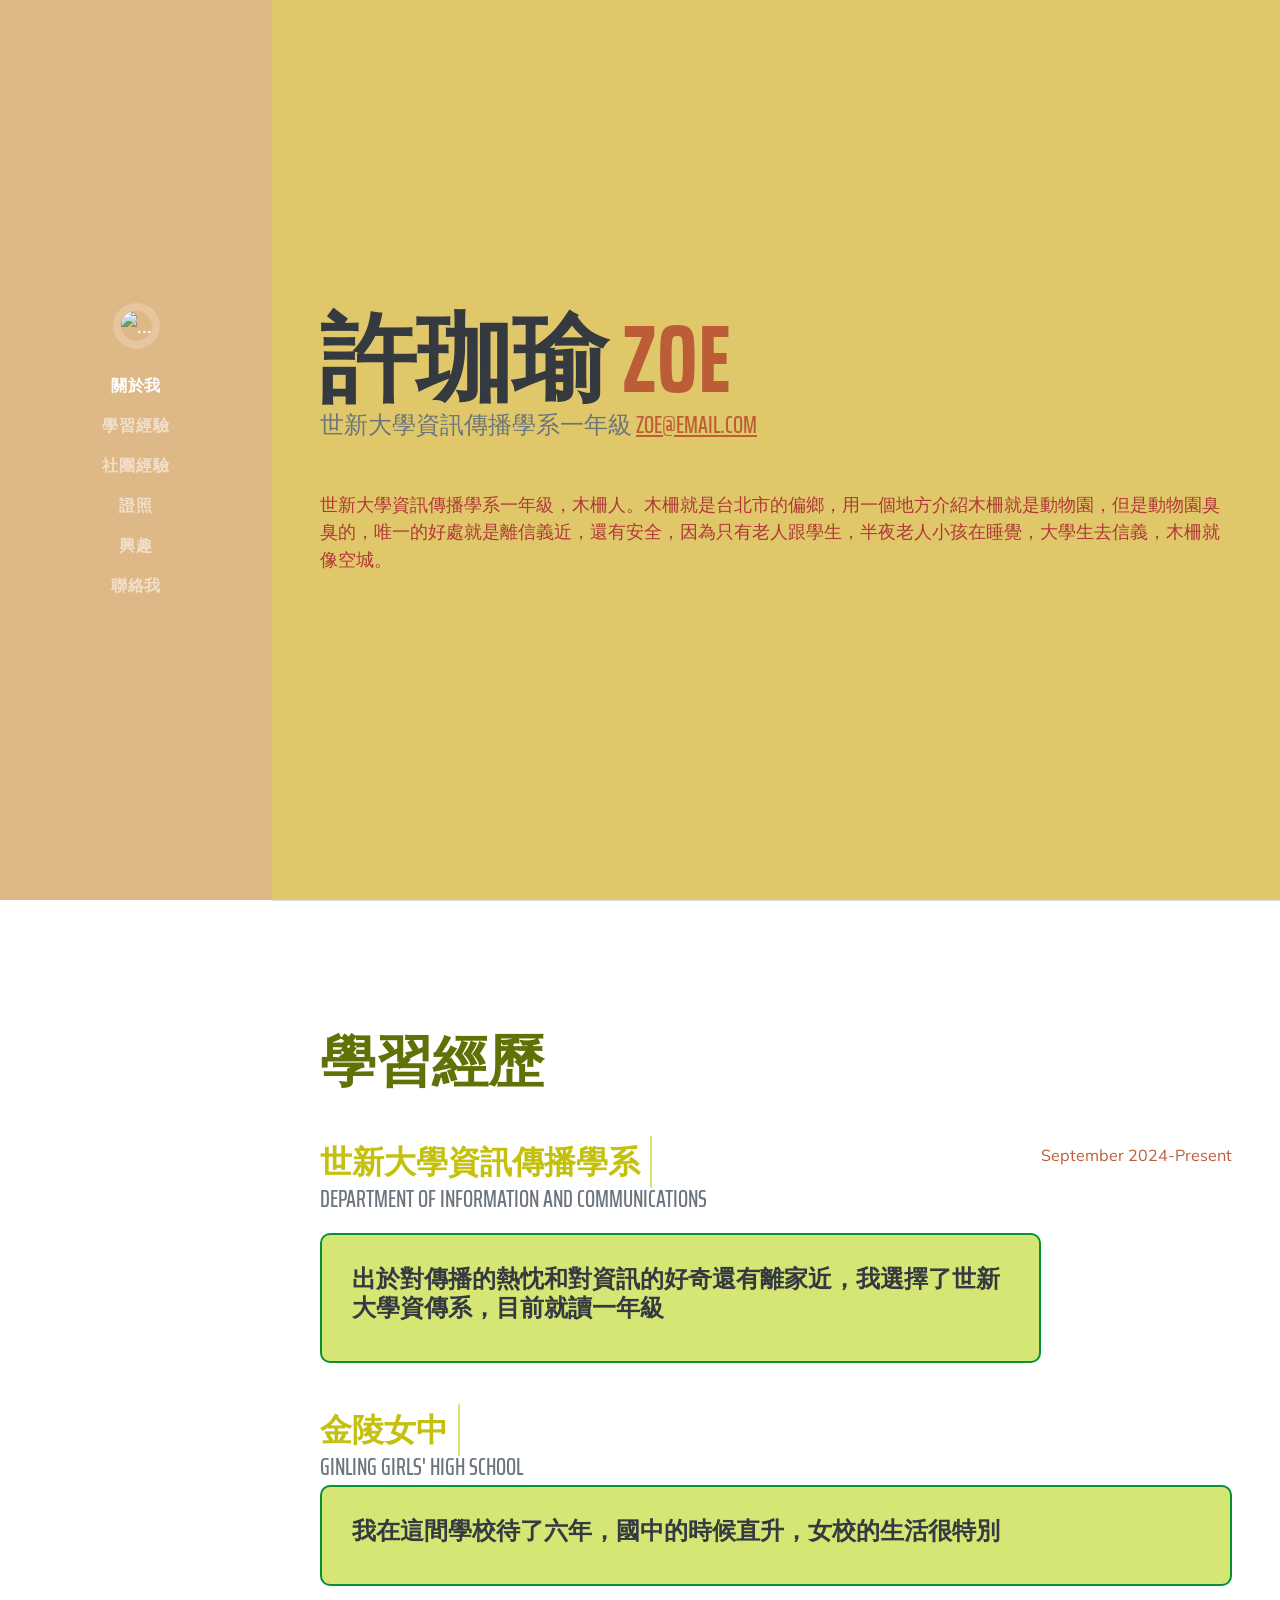
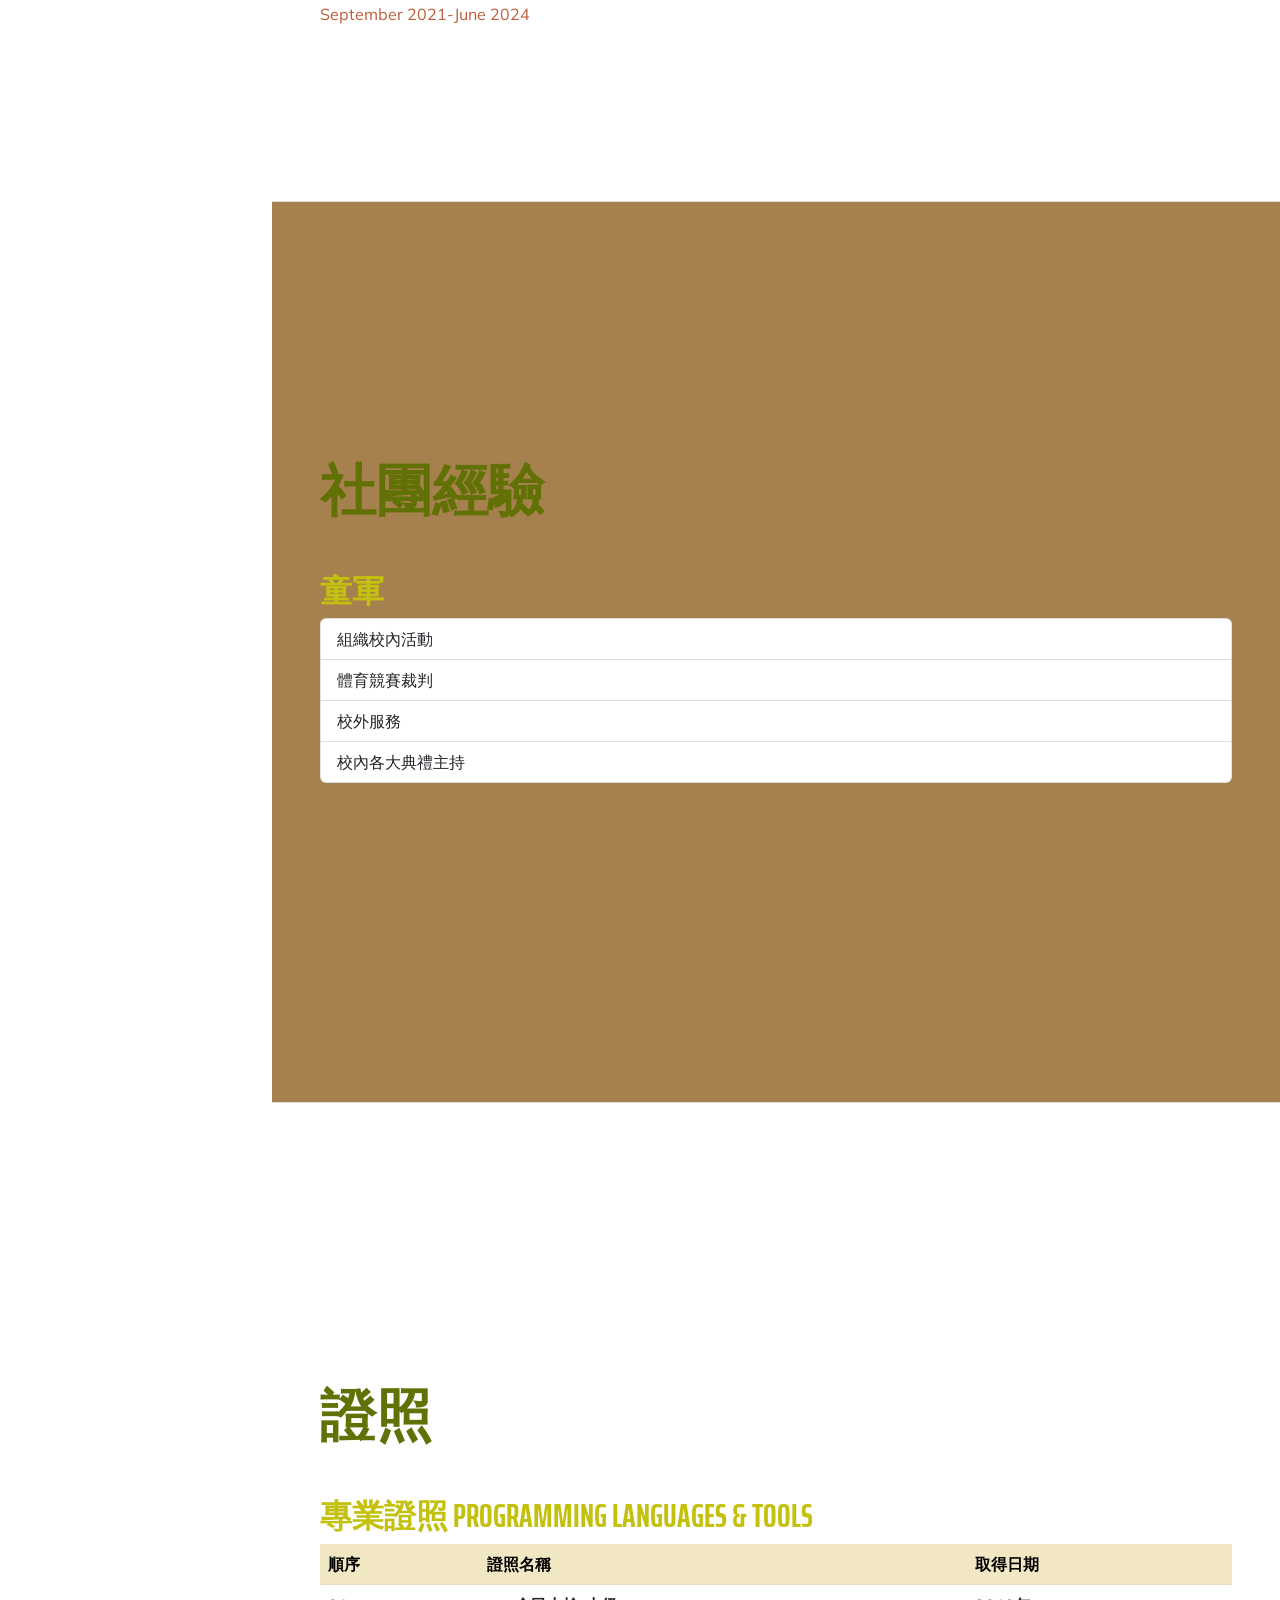
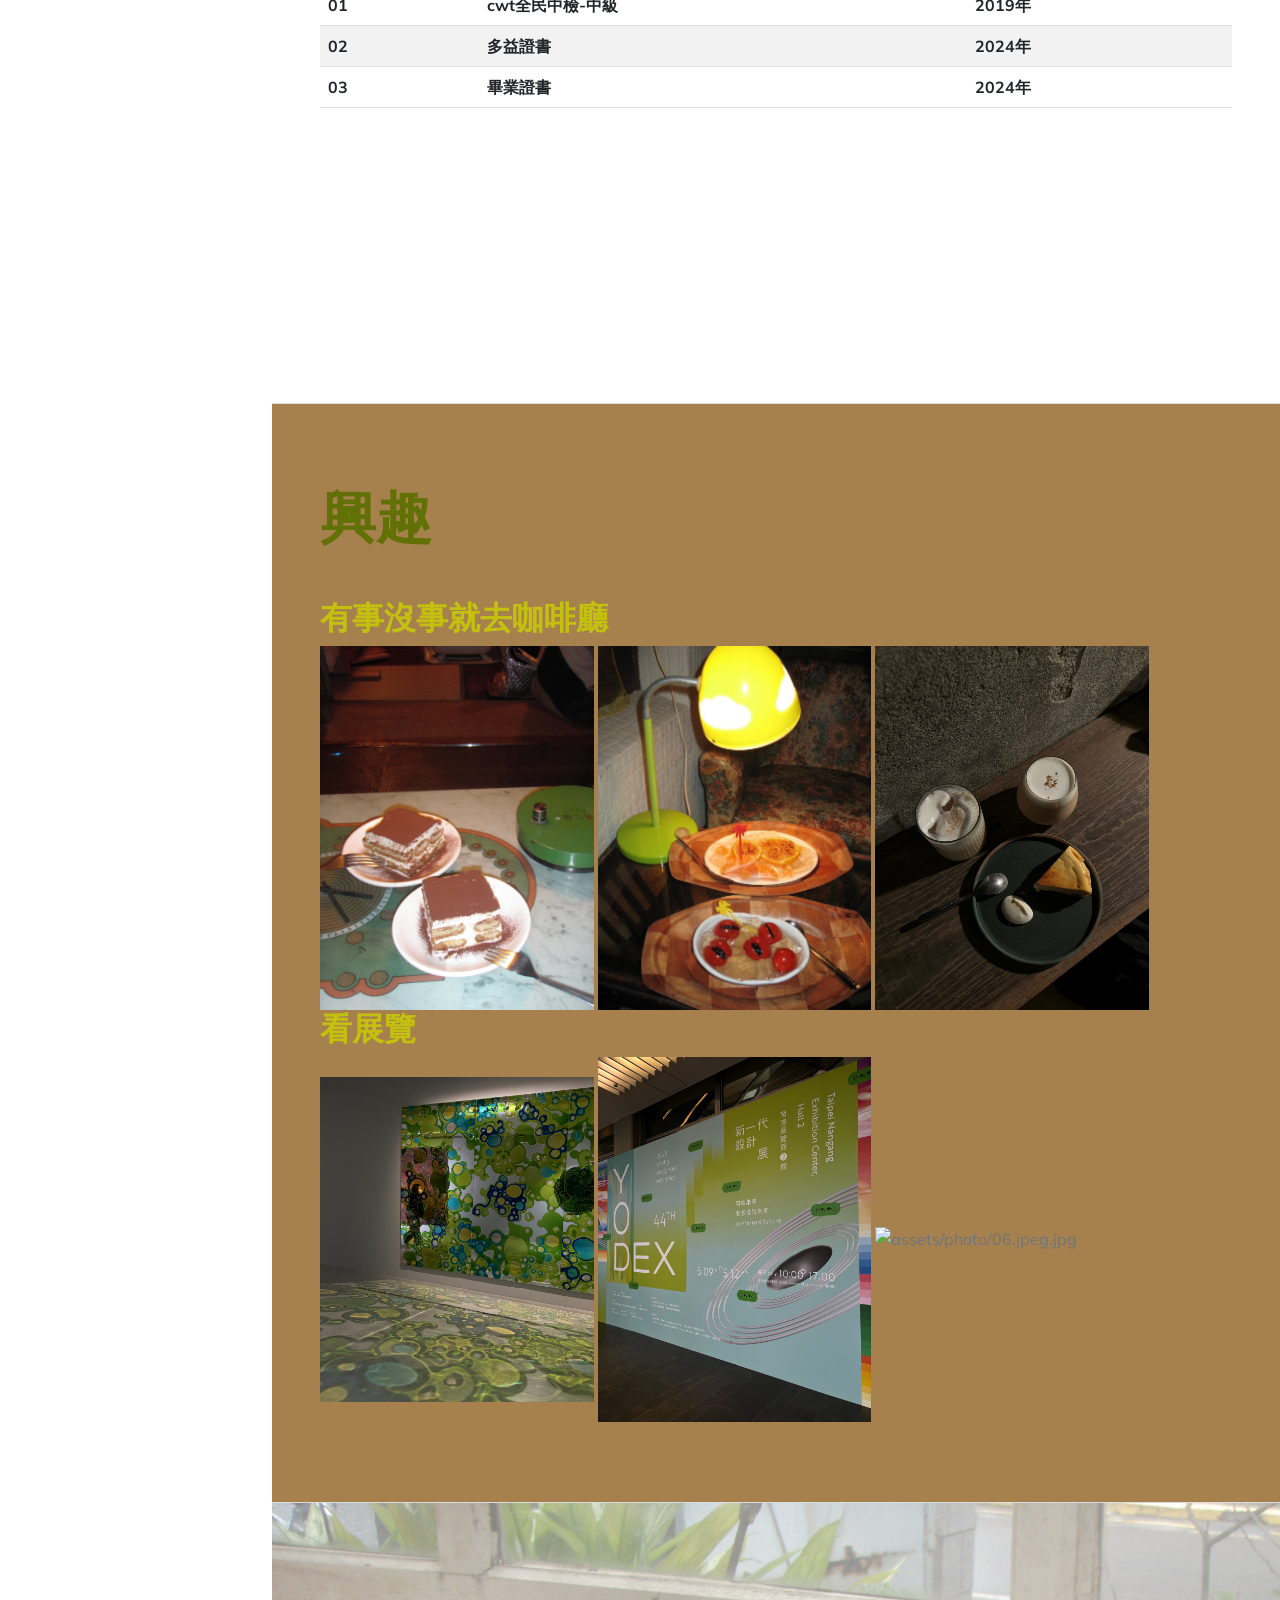
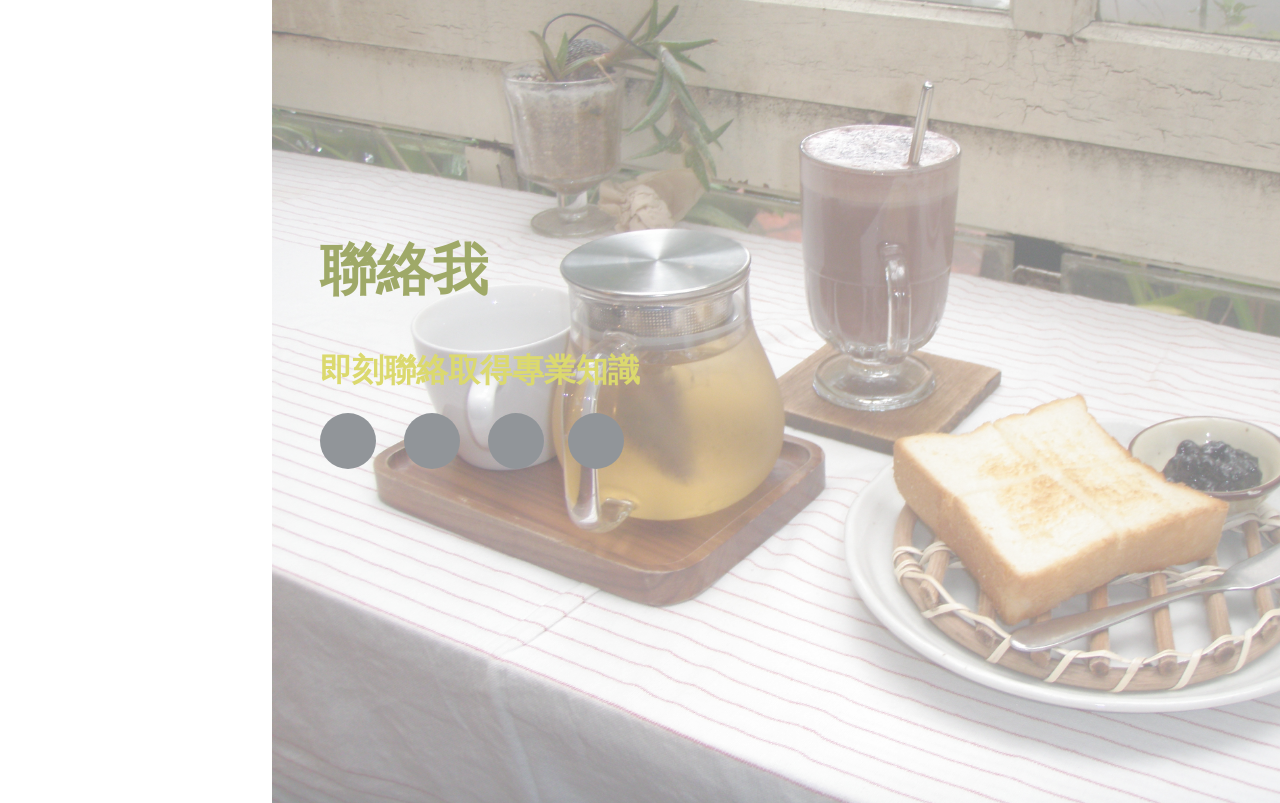
==== commit 34db07a3: "summary" ====
--- a/index.html
+++ b/index.html
@@ -154,7 +154,7 @@
             </section>
             <hr class="m-0" />
             <!-- Awards-->
-            <section class="resume-section" id="content">
+            <section class="resume-section zoecall" id="content">
                 <div class="resume-section-content">
                     <h2 class="mb-5">聯絡我</h2>
                     <h3>即刻聯絡取得專業知識</h3>
--- a/css/mystyles.css
+++ b/css/mystyles.css
@@ -48,4 +48,10 @@
     object-fit: cover;
     margin: 10px 5px;
     border-radius: 10px
+}
+.zoecall{
+    background-image: url("../assets/img/08.img.jpeg");
+    background-size: cover;
+    background-repeat: no-repeat;
+    opacity: 0.6;
 }
